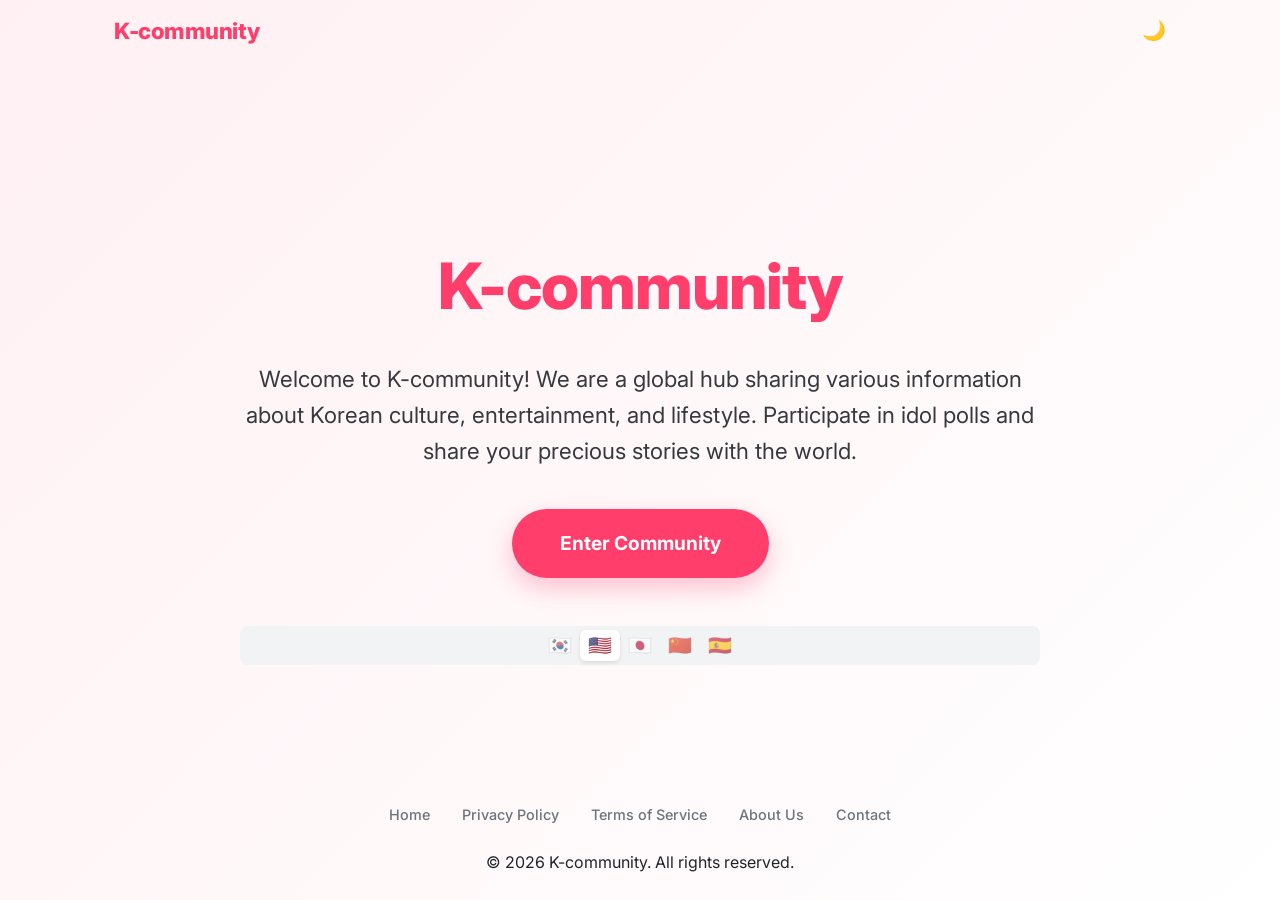
==== index.html @ cfa3b937 "chore: implement SEO best practices (semantic HTML, multilingual tags, improved titles)" ====
<!DOCTYPE html>
<html lang="en" data-theme="light">
<head>
    <!-- Google tag (gtag.js) -->
    <script async src="https://www.googletagmanager.com/gtag/js?id=G-GE1BKC2K1Y"></script>
    <script>
      window.dataLayer = window.dataLayer || [];
      function gtag(){dataLayer.push(arguments);}
      gtag('js', new Date());
      gtag('config', 'G-GE1BKC2K1Y');
    </script>
    <meta charset="UTF-8">
    <meta name="viewport" content="width=device-width, initial-scale=1.0">
    <title>Welcome to K-community | Global Korea Hub</title>
    <meta name="description" content="Welcome to K-community, the global hub for K-Pop popularity polls, Korea travel guides, and authentic Korean lifestyle stories."> 
    <link rel="canonical" href="https://k-community.pages.dev/"> 
    <link rel="alternate" hreflang="ko" href="https://k-community.pages.dev/?lang=ko" /> 
    <link rel="alternate" hreflang="en" href="https://k-community.pages.dev/?lang=en" /> 
    <link rel="alternate" hreflang="ja" href="https://k-community.pages.dev/?lang=ja" /> 
    <link rel="alternate" hreflang="zh" href="https://k-community.pages.dev/?lang=zh" /> 
    <link rel="alternate" hreflang="es" href="https://k-community.pages.dev/?lang=es" /> 
    <link rel="alternate" hreflang="x-default" href="https://k-community.pages.dev/" />
    <link rel="stylesheet" href="style.css">
    <link href="https://fonts.googleapis.com/css2?family=Inter:wght@400;500;600;700;800&display=swap" rel="stylesheet">
    <style>
        .landing-hero {
            min-height: 100vh;
            display: flex;
            flex-direction: column;
            justify-content: center;
            align-items: center;
            text-align: center;
            padding: 2rem;
            background: linear-gradient(135deg, #fff0f3 0%, #fff 100%);
            position: relative;
            overflow: hidden;
        }
        [data-theme='dark'] .landing-hero {
            background: linear-gradient(135deg, #1a1a1a 0%, #121212 100%);
        }
        .hero-content {
            max-width: 800px;
            z-index: 10;
            animation: fadeIn 1s ease-out;
        }
        .hero-title {
            font-size: clamp(2.5rem, 8vw, 4rem);
            font-weight: 800;
            color: var(--primary-color);
            margin-bottom: 1.5rem;
            letter-spacing: -1px;
        }
        .hero-subtitle {
            font-size: clamp(1.1rem, 3vw, 1.4rem);
            line-height: 1.6;
            color: var(--text-main);
            margin-bottom: 2.5rem;
            opacity: 0.9;
        }
        .enter-btn {
            display: inline-block;
            padding: 1.2rem 3rem;
            background: var(--primary-color);
            color: white;
            text-decoration: none;
            border-radius: 50px;
            font-size: 1.2rem;
            font-weight: 700;
            transition: all 0.3s cubic-bezier(0.175, 0.885, 0.32, 1.275);
            box-shadow: 0 10px 25px rgba(255, 62, 108, 0.3);
        }
        .enter-btn:hover {
            transform: translateY(-5px) scale(1.05);
            box-shadow: 0 15px 30px rgba(255, 62, 108, 0.4);
            background: var(--primary-hover);
        }
        .lang-select-box {
            margin-top: 3rem;
            display: flex;
            gap: 1rem;
            justify-content: center;
        }
        .floating-circles div {
            position: absolute;
            border-radius: 50%;
            background: var(--primary-color);
            opacity: 0.05;
            z-index: 1;
            animation: float 20s infinite linear;
        }
        @keyframes float {
            0% { transform: translateY(0) rotate(0deg); }
            100% { transform: translateY(-100vh) rotate(360deg); }
        }
        @keyframes fadeIn {
            from { opacity: 0; transform: translateY(20px); }
            to { opacity: 1; transform: translateY(0); }
        }
    </style>
</head>
<body>
    <header class="header" style="position: absolute; width: 100%; background: transparent; border: none; backdrop-filter: none;">
        <div class="header-container">
            <div class="header-left">
                <div class="logo">K-community</div>
            </div>
            <div class="header-actions">
                <button id="theme-toggle" class="btn-icon theme-btn">🌙</button>
            </div>
        </div>
    </header>

    <main class="landing-hero">
        <div class="floating-circles">
            <div style="width: 100px; height: 100px; left: 10%; bottom: -100px; animation-delay: 0s;"></div>
            <div style="width: 150px; height: 150px; left: 70%; bottom: -150px; animation-delay: 5s;"></div>
            <div style="width: 80px; height: 80px; left: 40%; bottom: -80px; animation-delay: 10s;"></div>
        </div>

        <div class="hero-content">
            <h1 class="hero-title" id="l-title">K-community: Global Korea Hub</h1>
            <p class="hero-subtitle" id="l-desc">
                Welcome to K-community! We are a global hub sharing various information about Korean culture, entertainment, and lifestyle. Participate in idol polls and share your precious stories with the world.
            </p>
            <a href="board.html" class="enter-btn" id="l-btn">Enter Community</a>

            <div class="lang-switcher" id="lang-switcher" style="margin-top: 3rem; justify-content: center;">
                <button class="lang-btn" data-lang="ko">🇰🇷</button>
                <button class="lang-btn active" data-lang="en">🇺🇸</button>
                <button class="lang-btn" data-lang="ja">🇯🇵</button>
                <button class="lang-btn" data-lang="zh">🇨🇳</button>
                <button class="lang-btn" data-lang="es">🇪🇸</button>
            </div>
        </div>
    </main>

    <footer class="footer" style="position: absolute; bottom: 0; width: 100%; border: none; margin: 0; padding: 1.5rem 0;">
        <div class="footer-container">
            <nav class="footer-nav"><a href="index.html">Home</a>
                <a href="privacy.html">Privacy Policy</a>
                <a href="terms.html">Terms of Service</a>
                <a href="about.html">About Us</a>
                <a href="contact.html">Contact</a>
            </nav>
            <p>&copy; 2026 K-community. All rights reserved.</p>
        </div>
    </footer>

    <script>
        const texts = {
            ko: {
                title: "K-community",
                desc: "K-community에 오신 것을 환영합니다! 이곳은 한국의 다양한 문화, 연예, 생활 정보를 전 세계인과 공유하는 글로벌 허브입니다. 아이돌 투표에도 참여하고 여러분의 소중한 이야기를 들려주세요.",
                btn: "커뮤니티 입장"
            },
            en: {
                title: "K-community",
                desc: "Welcome to K-community! We are a global hub sharing various information about Korean culture, entertainment, and lifestyle. Participate in idol polls and share your precious stories with the world.",
                btn: "Enter Community"
            },
            ja: {
                title: "K-community",
                desc: "K-communityへようこそ！ここは韓国の多様な文化、芸能、生活情報を全世界の人々と共有하는 グローバルハブです。アイドル投票に参加したり、あなたの貴重な話を共有してください。",
                btn: "コミュニティに入る"
            },
            zh: {
                title: "K-community",
                desc: "欢迎来到 K-community！这是一个与全球分享韩国文化、娱乐和生活信息的中心。欢迎参加偶像投票，并与世界分享您的精彩故事。",
                btn: "进入社区"
            },
            es: {
                title: "K-community",
                desc: "¡Bienvenido a K-community! Somos un centro global que comparte información sobre la cultura, el entretenimiento y el estilo de vida coreanos. Participa en las encuestas de ídolos y comparte tus historias con el mundo.",
                btn: "Entrar en la comunidad"
            }
        };

        function updateLandingUI(lang) {
            document.getElementById('l-title').textContent = texts[lang].title;
            document.getElementById('l-desc').textContent = texts[lang].desc;
            document.getElementById('l-btn').textContent = texts[lang].btn;
            document.querySelectorAll('.lang-btn').forEach(btn => {
                btn.classList.toggle('active', btn.dataset.lang === lang);
            });
        }

        document.querySelectorAll('.lang-btn').forEach(btn => {
            btn.onclick = () => {
                const lang = btn.dataset.lang;
                localStorage.setItem('kcon_lang', lang);
                updateLandingUI(lang);
            };
        });

        // Theme Toggle
        const themeBtn = document.getElementById('theme-toggle');
        let currentTheme = localStorage.getItem('kcon_theme') || 'light';
        document.documentElement.setAttribute('data-theme', currentTheme);
        themeBtn.textContent = currentTheme === 'light' ? '🌙' : '☀️';

        themeBtn.onclick = () => {
            currentTheme = currentTheme === 'light' ? 'dark' : 'light';
            document.documentElement.setAttribute('data-theme', currentTheme);
            localStorage.setItem('kcon_theme', currentTheme);
            themeBtn.textContent = currentTheme === 'light' ? '🌙' : '☀️';
        };

        // Init
        const savedLang = localStorage.getItem('kcon_lang') || 'en';
        updateLandingUI(savedLang);
    </script>
</body>
</html>
---- style.css ----
:root {
    --primary-color: #ff3e6c;
    --primary-hover: #e62e5a;
    --bg-color: #f8f9fa;
    --header-bg: #ffffff;
    --text-main: #212529;
    --text-secondary: #6c757d;
    --card-bg: #ffffff;
    --border-color: #e9ecef;
    --nav-bg: #ffffff;
    --nav-text: #495057;
    --nav-active: #ff3e6c;
    --modal-bg: #ffffff;
    --input-bg: #f8f9fa;
    --input-border: #dee2e6;
    --shadow: 0 2px 12px rgba(0, 0, 0, 0.08);
    --btn-secondary-bg: #f1f3f5;
    --btn-secondary-text: #495057;
    --container-max-width: 1100px;
    --radius-md: 12px;
    --radius-lg: 16px;
}

[data-theme='dark'] {
    --bg-color: #121212;
    --header-bg: #1e1e1e;
    --text-main: #f8f9fa;
    --text-secondary: #adb5bd;
    --card-bg: #1e1e1e;
    --border-color: #2d2d2d;
    --nav-bg: #1e1e1e;
    --nav-text: #adb5bd;
    --nav-active: #ff3e6c;
    --modal-bg: #2d2d2d;
    --input-bg: #2c2c2c;
    --input-border: #444;
    --shadow: 0 4px 20px rgba(0, 0, 0, 0.4);
    --btn-secondary-bg: #3d3d3d;
    --btn-secondary-text: #f8f9fa;
}

* { box-sizing: border-box; margin: 0; padding: 0; }
body {
    font-family: 'Inter', -apple-system, BlinkMacSystemFont, system-ui, sans-serif;
    background-color: var(--bg-color);
    color: var(--text-main);
    transition: background-color 0.3s, color 0.3s;
    line-height: 1.6;
}

/* Header */
.header {
    background: var(--header-bg);
    border-bottom: 1px solid var(--border-color);
    padding: 0.8rem 0;
    position: sticky;
    top: 0;
    z-index: 1000;
    backdrop-filter: blur(10px);
}
.header-container {
    max-width: var(--container-max-width);
    margin: 0 auto;
    padding: 0 1.5rem;
    display: flex;
    justify-content: space-between;
    align-items: center;
}
.logo {
    font-size: 1.4rem;
    font-weight: 800;
    color: var(--primary-color);
    text-decoration: none;
    letter-spacing: -0.5px;
}
.user-badge {
    display: flex;
    align-items: center;
    gap: 0.5rem;
    margin-top: 2px;
}
#user-display {
    font-size: 0.85rem;
    color: var(--text-secondary);
    font-weight: 500;
}
.btn-icon-small {
    background: var(--btn-secondary-bg);
    border: none;
    border-radius: 4px;
    width: 20px;
    height: 20px;
    display: flex;
    align-items: center;
    justify-content: center;
    font-size: 0.75rem;
    cursor: pointer;
    color: var(--text-secondary);
}

.header-actions { display: flex; gap: 0.75rem; align-items: center; }

/* Navigation */
.nav {
    background: var(--nav-bg);
    border-bottom: 1px solid var(--border-color);
    position: sticky;
    top: 60px;
    z-index: 990;
}
.nav-container { max-width: var(--container-max-width); margin: 0 auto; padding: 0 1rem; }
.category-tabs {
    display: flex;
    gap: 1.5rem;
    list-style: none;
    overflow-x: auto;
    padding: 0 0.5rem;
    scrollbar-width: none;
}
.category-tabs::-webkit-scrollbar { display: none; }
.tab {
    padding: 1rem 0;
    cursor: pointer;
    font-weight: 600;
    font-size: 0.95rem;
    color: var(--nav-text);
    border-bottom: 2px solid transparent;
    transition: all 0.2s;
    white-space: nowrap;
}
.tab:hover { color: var(--primary-color); }
.tab.active { color: var(--nav-active); border-bottom-color: var(--nav-active); }

/* Main Layout */
.main-content {
    max-width: var(--container-max-width);
    margin: 2rem auto;
    padding: 0 1.5rem;
}
.content-layout { display: flex; gap: 2.5rem; }
.posts-section { flex: 1; min-width: 0; }
.sidebar { width: 280px; flex-shrink: 0; }

@media (max-width: 900px) {
    .content-layout { flex-direction: column; }
    .sidebar { width: 100%; }
    .nav { top: 58px; } 
}

/* Category Header */
.category-header { margin-bottom: 1.5rem; }
.category-header h2 { font-size: 1.75rem; font-weight: 800; margin-bottom: 0.25rem; }
.category-header p { color: var(--text-secondary); font-size: 0.95rem; }

/* Post Card */
.post-card {
    background: var(--card-bg);
    border: 1px solid var(--border-color);
    border-radius: var(--radius-md);
    padding: 1.25rem;
    margin-bottom: 1rem;
    cursor: pointer;
    transition: all 0.2s ease;
    box-shadow: 0 1px 3px rgba(0,0,0,0.02);
}
.post-card:hover {
    transform: translateY(-2px);
    box-shadow: var(--shadow);
    border-color: var(--primary-color);
}
.post-header { display: flex; justify-content: space-between; align-items: flex-start; margin-bottom: 0.5rem; }
.post-title {
    font-size: 1.1rem;
    font-weight: 700;
    color: var(--text-main);
    line-height: 1.4;
}
.post-meta {
    display: flex;
    justify-content: space-between;
    font-size: 0.8rem;
    color: var(--text-secondary);
    align-items: center;
}
.meta-left { display: flex; gap: 0.5rem; }
.meta-right { display: flex; gap: 0.75rem; }

.post-content {
    display: none;
    margin-top: 1.25rem;
    padding-top: 1.25rem;
    border-top: 1px solid var(--border-color);
    font-size: 1rem;
    line-height: 1.7;
    white-space: pre-wrap;
    color: var(--text-main);
}
.post-card.expanded .post-content { display: block; animation: fadeIn 0.3s; }
.post-content img {
    max-width: 100%;
    border-radius: var(--radius-md);
    margin: 1rem 0;
    display: block;
}

@keyframes fadeIn { from { opacity: 0; } to { opacity: 1; } }

/* Comments */
.comments-section { display: none; margin-top: 1.5rem; }
.post-card.expanded .comments-section { display: block; }
.comment-list { margin-bottom: 1rem; }
.comment-item {
    background: var(--bg-color);
    padding: 0.75rem 1rem;
    border-radius: 8px;
    margin-bottom: 0.5rem;
    font-size: 0.9rem;
}
.comment-header { font-size: 0.75rem; color: var(--text-secondary); margin-bottom: 0.25rem; display: flex; justify-content: space-between; }
.comment-input-area { display: flex; gap: 0.5rem; }
.comment-input {
    flex: 1;
    padding: 0.6rem;
    border-radius: 8px;
    border: 1px solid var(--input-border);
    background: var(--input-bg);
    color: var(--text-main);
}

/* Sidebar & Trending */
.trending-card {
    background: var(--card-bg);
    border: 1px solid var(--border-color);
    border-radius: var(--radius-md);
    padding: 1.25rem;
    position: sticky;
    top: 140px;
}
.trending-list { list-style: none; display: flex; flex-direction: column; gap: 0.75rem; margin-top: 1rem; }
.trending-item {
    display: flex;
    gap: 0.75rem;
    align-items: center;
    padding: 0.5rem;
    border-radius: 8px;
    cursor: pointer;
    transition: background 0.2s;
}
.trending-item:hover { background: var(--btn-secondary-bg); }
.trending-rank {
    font-size: 1.1rem;
    font-weight: 800;
    color: var(--primary-color);
    min-width: 1rem;
    text-align: center;
}
.trending-info { flex: 1; overflow: hidden; }
.trending-title { font-size: 0.9rem; font-weight: 600; white-space: nowrap; overflow: hidden; text-overflow: ellipsis; }
.trending-meta { font-size: 0.75rem; color: var(--text-secondary); }

/* Buttons */
.btn {
    padding: 0.6rem 1.2rem;
    border-radius: 8px;
    font-weight: 600;
    font-size: 0.9rem;
    cursor: pointer;
    border: none;
    transition: all 0.2s;
}
.btn-primary { background: var(--primary-color); color: white; box-shadow: 0 2px 8px rgba(255, 62, 108, 0.2); }
.btn-primary:hover { background: var(--primary-hover); transform: translateY(-1px); }
.btn-secondary { background: var(--btn-secondary-bg); color: var(--btn-secondary-text); }
.btn-secondary:hover { background: #e2e6ea; }
.btn-icon { background: none; border: none; cursor: pointer; font-size: 1.2rem; }
.btn-close { background: none; border: none; font-size: 1.5rem; cursor: pointer; color: var(--text-secondary); }

/* Poll UI */
.poll-grid {
    display: grid;
    grid-template-columns: repeat(auto-fill, minmax(220px, 1fr));
    gap: 1.5rem;
    margin-bottom: 2rem;
}
.idol-card {
    background: var(--card-bg);
    border: 1px solid var(--border-color);
    border-radius: var(--radius-lg);
    padding: 1.5rem;
    text-align: center;
    transition: all 0.3s cubic-bezier(0.4, 0, 0.2, 1);
    position: relative;
    overflow: hidden;
}
.idol-card:hover {
    transform: translateY(-5px);
    box-shadow: var(--shadow);
    border-color: var(--primary-color);
}
.idol-name { font-size: 1.25rem; font-weight: 800; margin-bottom: 1.25rem; color: var(--text-main); }
.poll-actions { display: flex; justify-content: center; gap: 1rem; }
.poll-btn {
    display: flex;
    flex-direction: column;
    align-items: center;
    border: none;
    background: none;
    cursor: pointer;
    padding: 0.5rem 1rem;
    border-radius: 12px;
    transition: background 0.2s;
}
.poll-btn.like { color: #ff3e6c; background: #fff0f3; }
.poll-btn.like:hover { background: #ffe0e6; }
.poll-btn.like:active { transform: scale(0.95); }
.poll-btn.dislike { color: #868e96; background: #f8f9fa; }
.poll-btn.dislike.disabled { opacity: 0.5; cursor: not-allowed; }
.count { font-weight: 700; font-size: 0.9rem; margin-top: 4px; }

/* Request Board */
.request-board {
    background: var(--btn-secondary-bg);
    border-radius: var(--radius-lg);
    padding: 1.5rem;
    margin-top: 2rem;
}
.req-header { margin-bottom: 1rem; display: flex; justify-content: space-between; align-items: center; }
.req-list { list-style: none; margin-top: 1rem; display: flex; flex-direction: column; gap: 0.5rem; }
.req-item {
    background: var(--card-bg);
    padding: 0.75rem 1rem;
    border-radius: 8px;
    display: flex;
    justify-content: space-between;
    align-items: center;
    font-size: 0.9rem;
}
.req-delete { color: #ff3e6c; font-size: 0.8rem; cursor: pointer; }

/* Modal */
.modal-overlay {
    position: fixed; top: 0; left: 0; width: 100%; height: 100%;
    background: rgba(0,0,0,0.5); backdrop-filter: blur(4px);
    display: none; align-items: center; justify-content: center;
    z-index: 2000;
}
.modal-overlay.active { display: flex; animation: fadeIn 0.2s; }
.modal {
    background: var(--modal-bg);
    width: 90%; max-width: 550px;
    border-radius: var(--radius-lg);
    box-shadow: var(--shadow);
    overflow: hidden;
    animation: slideUp 0.3s;
}
@keyframes slideUp { from { transform: translateY(20px); opacity: 0; } to { transform: translateY(0); opacity: 1; } }

.modal-header {
    padding: 1.25rem;
    border-bottom: 1px solid var(--border-color);
    display: flex;
    justify-content: space-between;
    align-items: center;
}
.modal-header.center-title h3 { flex: 1; text-align: center; margin-left: 24px; font-size: 1.1rem; }
.post-form { padding: 1.5rem; }
.form-group { margin-bottom: 1rem; }
.input-title {
    width: 100%; padding: 0.8rem; font-size: 1.1rem; font-weight: 700;
    border: none; border-bottom: 1px solid var(--input-border);
    background: transparent; color: var(--text-main);
    outline: none;
}
.content-area {
    border: 1px solid var(--input-border);
    border-radius: 8px;
    padding: 0.5rem;
    background: var(--input-bg);
}
.toolbar { display: flex; justify-content: space-between; align-items: center; margin-bottom: 0.5rem; padding: 0 0.5rem; }
.tool-tip { font-size: 0.75rem; color: var(--text-secondary); }
.btn-tool { font-size: 0.85rem; padding: 0.3rem 0.6rem; background: var(--header-bg); border: 1px solid var(--border-color); border-radius: 6px; cursor: pointer; }
#post-content {
    width: 100%; border: none; background: transparent; padding: 0.5rem;
    color: var(--text-main); outline: none; resize: vertical; font-size: 0.95rem;
}
.image-previews { display: flex; gap: 0.5rem; padding: 0.5rem; overflow-x: auto; }
.preview-thumb { width: 50px; height: 50px; border-radius: 6px; object-fit: cover; cursor: pointer; border: 2px solid transparent; }
.preview-thumb:hover { border-color: var(--primary-color); }

.modal-footer {
    padding: 1rem 1.5rem;
    border-top: 1px solid var(--border-color);
    display: flex;
    justify-content: center;
    gap: 1rem;
}

/* Lang Switcher */
.lang-switcher { background: var(--btn-secondary-bg); padding: 4px; border-radius: 8px; display: flex; }
.lang-btn { background: none; border: none; cursor: pointer; font-size: 1.2rem; padding: 4px 8px; border-radius: 6px; opacity: 0.6; transition: all 0.2s; }
.lang-btn.active { background: var(--header-bg); opacity: 1; box-shadow: 0 2px 4px rgba(0,0,0,0.1); }
.lang-btn:hover { opacity: 1; }

/* Footer & Intro Styles */
.footer { padding: 3rem 0; margin-top: 4rem; border-top: 1px solid var(--border-color); }
.footer-container { max-width: var(--container-max-width); margin: 0 auto; padding: 0 1.5rem; display: flex; flex-direction: column; align-items: center; text-align: center; }
.footer-nav { display: flex; justify-content: center; gap: 2rem; margin-bottom: 1.5rem; flex-wrap: wrap; }
.footer-nav a { color: var(--text-secondary); text-decoration: none; font-size: 0.9rem; font-weight: 500; transition: color 0.2s; }
.footer-nav a:hover { color: var(--primary-color); }
.site-intro { background: var(--card-bg); border: 1px solid var(--border-color); border-radius: var(--radius-md); padding: 1.5rem; margin-bottom: 2rem; line-height: 1.7; color: var(--text-secondary); font-size: 1rem; box-shadow: 0 1px 3px rgba(0,0,0,0.02); text-align: center; }
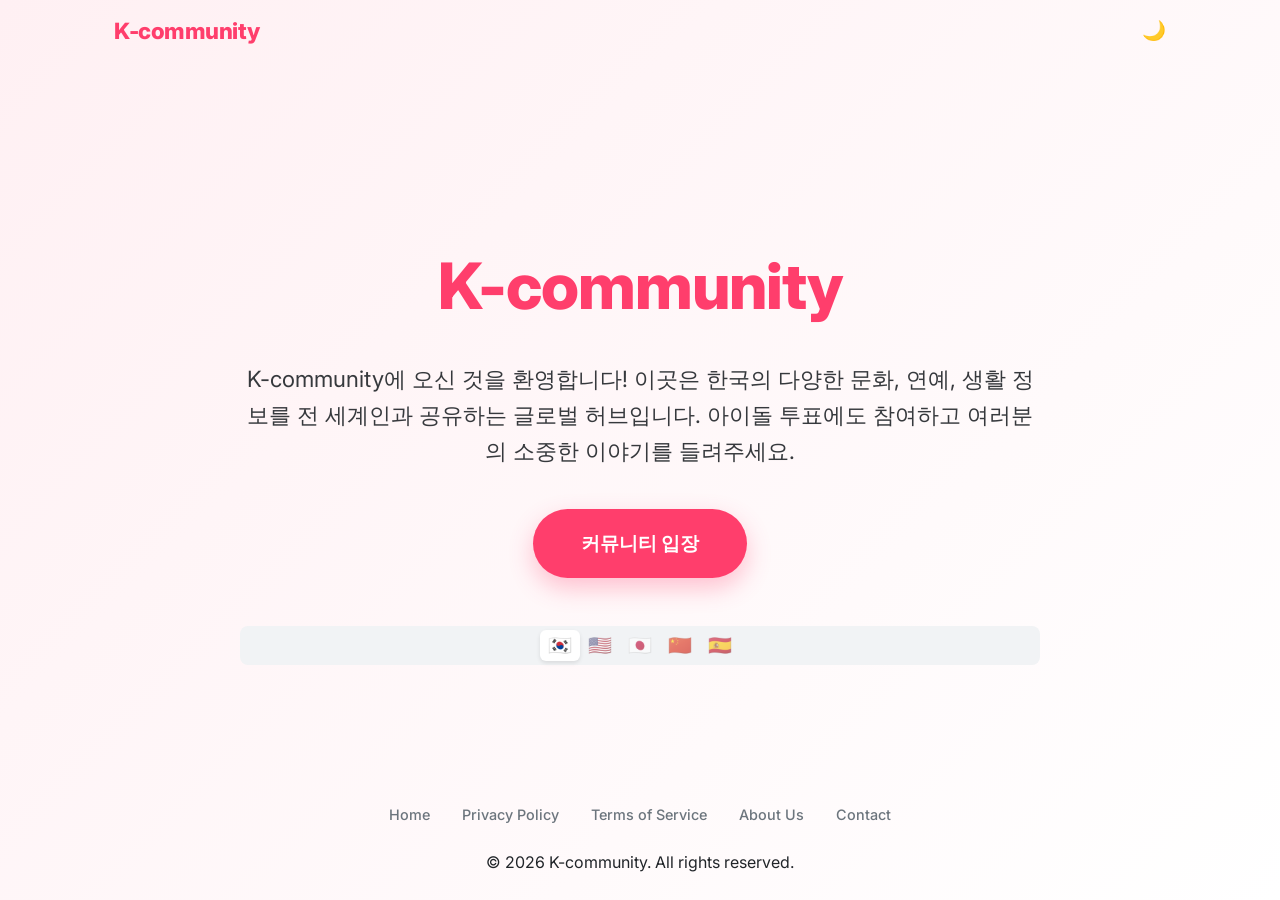
==== commit d23f6ba0: "feat: Set default language to Korean" ====
--- a/index.html
+++ b/index.html
@@ -13,6 +13,7 @@
     <meta name="viewport" content="width=device-width, initial-scale=1.0">
     <title>Welcome to K-community | Global Korea Hub</title>
     <meta name="description" content="Welcome to K-community, the global hub for K-Pop popularity polls, Korea travel guides, and authentic Korean lifestyle stories."> 
+    <link rel="icon" href="favicon.svg" type="image/svg+xml">
     <link rel="canonical" href="https://k-community.pages.dev/"> 
     <link rel="alternate" hreflang="ko" href="https://k-community.pages.dev/?lang=ko" /> 
     <link rel="alternate" hreflang="en" href="https://k-community.pages.dev/?lang=en" /> 
@@ -97,6 +98,7 @@
             to { opacity: 1; transform: translateY(0); }
         }
     </style>
+    <script async src="https://pagead2.googlesyndication.com/pagead/js/adsbygoogle.js?client=ca-pub-1955893232253258" crossorigin="anonymous"></script>
 </head>
 <body>
     <header class="header" style="position: absolute; width: 100%; background: transparent; border: none; backdrop-filter: none;">
@@ -206,7 +208,7 @@
         };
 
         // Init
-        const savedLang = localStorage.getItem('kcon_lang') || 'en';
+        const savedLang = localStorage.getItem('kcon_lang') || 'ko';
         updateLandingUI(savedLang);
     </script>
 </body>
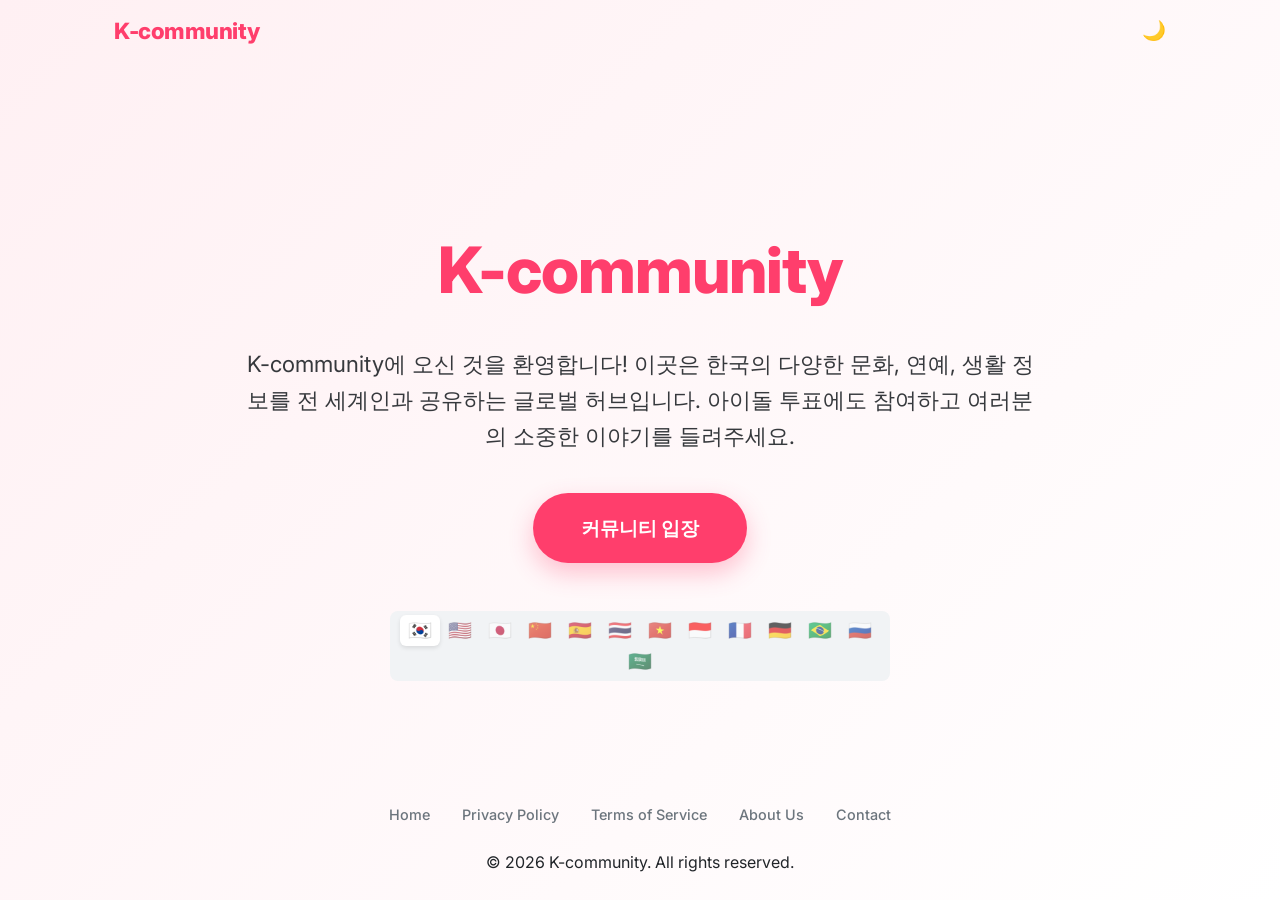
==== commit 8b6af903: "feat: expand multilingual support to 13 languages and update lang switcher" ====
--- a/index.html
+++ b/index.html
@@ -97,6 +97,13 @@
             from { opacity: 0; transform: translateY(20px); }
             to { opacity: 1; transform: translateY(0); }
         }
+        /* Mobile adjustment for many flags */
+        .lang-switcher {
+            flex-wrap: wrap;
+            max-width: 500px;
+            margin-left: auto;
+            margin-right: auto;
+        }
     </style>
     <script async src="https://pagead2.googlesyndication.com/pagead/js/adsbygoogle.js?client=ca-pub-1955893232253258" crossorigin="anonymous"></script>
 </head>
@@ -132,6 +139,14 @@
                 <button class="lang-btn" data-lang="ja">🇯🇵</button>
                 <button class="lang-btn" data-lang="zh">🇨🇳</button>
                 <button class="lang-btn" data-lang="es">🇪🇸</button>
+                <button class="lang-btn" data-lang="th">🇹🇭</button>
+                <button class="lang-btn" data-lang="vi">🇻🇳</button>
+                <button class="lang-btn" data-lang="id">🇮🇩</button>
+                <button class="lang-btn" data-lang="fr">🇫🇷</button>
+                <button class="lang-btn" data-lang="de">🇩🇪</button>
+                <button class="lang-btn" data-lang="pt">🇧🇷</button>
+                <button class="lang-btn" data-lang="ru">🇷🇺</button>
+                <button class="lang-btn" data-lang="ar">🇸🇦</button>
             </div>
         </div>
     </main>
@@ -163,7 +178,7 @@
             ja: {
                 title: "K-community",
                 desc: "K-communityへようこそ！ここは韓国の多様な文化、芸能、生活情報を全世界の人々と共有하는 グローバルハブです。アイドル投票に参加したり、あなたの貴重な話を共有してください。",
-                btn: "コミュニティに入る"
+                btn: "コミュニ티に入る"
             },
             zh: {
                 title: "K-community",
@@ -174,13 +189,54 @@
                 title: "K-community",
                 desc: "¡Bienvenido a K-community! Somos un centro global que comparte información sobre la cultura, el entretenimiento y el estilo de vida coreanos. Participa en las encuestas de ídolos y comparte tus historias con el mundo.",
                 btn: "Entrar en la comunidad"
+            },
+            th: {
+                title: "K-community",
+                desc: "ยินดีต้อนรับสู่ K-community! เราเป็นศูนย์กลางระดับโลกที่แบ่งปันข้อมูลต่างๆ เกี่ยวกับวัฒนธรรม ความบันเทิง และไลฟ์สไตล์ของเกาหลี มีส่วนร่วมในการโหวตไอดอลและแบ่งปันเรื่องราวที่มีค่าของคุณกับคนทั้งโลก",
+                btn: "เข้าสู่ชุมชน"
+            },
+            vi: {
+                title: "K-community",
+                desc: "Chào mừng bạn đến với K-community! Chúng tôi là một trung tâm toàn cầu chia sẻ các thông tin khác nhau về văn hóa, giải trí và lối sống Hàn Quốc. Tham gia bình chọn thần tượng và chia sẻ những câu chuyện quý giá của bạn với thế giới.",
+                btn: "Vào cộng đồng"
+            },
+            id: {
+                title: "K-community",
+                desc: "Selamat datang di K-community! Kami adalah pusat global yang berbagi berbagai informasi tentang budaya, hiburan, dan gaya hidup Korea. Berpartisipasilah dalam pemungutan suara idola dan bagikan kisah berharga Anda kepada dunia.",
+                btn: "Masuk ke Komunitas"
+            },
+            fr: {
+                title: "K-community",
+                desc: "Bienvenue sur K-community ! Nous sommes un hub mondial partageant diverses informations sur la culture, le divertissement et le mode de vie coréens. Participez aux sondages d'idoles et partagez vos précieuses histoires avec le monde.",
+                btn: "Entrer dans la communauté"
+            },
+            de: {
+                title: "K-community",
+                desc: "Willkommen bei K-community! Wir sind ein globales Zentrum, das verschiedene Informationen über die koreanische Kultur, Unterhaltung und den Lebensstil teilt. Nehmen Sie an Idol-Umfragen teil und teilen Sie Ihre wertvollen Geschichten mit der Welt.",
+                btn: "Community betreten"
+            },
+            pt: {
+                title: "K-community",
+                desc: "Bem-vindo à K-community! Somos um hub global que compartilha várias informações sobre a cultura, entretenimento e estilo de vida coreanos. Participe de enquetes de ídolos e compartilhe suas histórias preciosas com o mundo.",
+                btn: "Entrar na Comunidade"
+            },
+            ru: {
+                title: "K-community",
+                desc: "Добро пожаловать в K-community! Мы — глобальный хаб, где делятся информацией о корейской культуре, развлечениях и образе жизни. Участвуйте в опросах айдолов и делитесь своими историями со всем миром.",
+                btn: "Войти в сообщество"
+            },
+            ar: {
+                title: "K-community",
+                desc: "أهلاً بك في K-community! نحن مركز عالمي يشارك معلومات متنوعة حول الثقافة والترفيه وأسلوب الحياة في كوريا. شارك في استطلاعات الرأي للآيدولز وشارك قصصك الثمينة مع العالم.",
+                btn: "دخول المجتمع"
             }
         };
 
         function updateLandingUI(lang) {
-            document.getElementById('l-title').textContent = texts[lang].title;
-            document.getElementById('l-desc').textContent = texts[lang].desc;
-            document.getElementById('l-btn').textContent = texts[lang].btn;
+            const data = texts[lang] || texts.en;
+            document.getElementById('l-title').textContent = data.title;
+            document.getElementById('l-desc').textContent = data.desc;
+            document.getElementById('l-btn').textContent = data.btn;
             document.querySelectorAll('.lang-btn').forEach(btn => {
                 btn.classList.toggle('active', btn.dataset.lang === lang);
             });
--- a/style.css
+++ b/style.css
@@ -345,6 +345,26 @@
     z-index: 2000;
 }
 .modal-overlay.active { display: flex; animation: fadeIn 0.2s; }
+
+/* Welcome Popup Specific */
+#welcome-popup .modal {
+    max-width: 400px;
+    text-align: center;
+    padding: 2rem;
+}
+#welcome-popup h2 {
+    margin-bottom: 1rem;
+    color: var(--primary-color);
+}
+#welcome-popup p {
+    margin-bottom: 2rem;
+    font-size: 1.1rem;
+    line-height: 1.5;
+}
+#welcome-popup .modal-footer {
+    border-top: none;
+    padding: 0;
+}
 .modal {
     background: var(--modal-bg);
     width: 90%; max-width: 550px;
@@ -408,5 +428,34 @@
 .footer-nav { display: flex; justify-content: center; gap: 2rem; margin-bottom: 1.5rem; flex-wrap: wrap; }
 .footer-nav a { color: var(--text-secondary); text-decoration: none; font-size: 0.9rem; font-weight: 500; transition: color 0.2s; }
 .footer-nav a:hover { color: var(--primary-color); }
+/* Cursor Follower Character (Pixel Style) */
+.cursor-character {
+    position: fixed;
+    top: 0;
+    left: 0;
+    width: 40px; /* 작게 설정 후 scale로 키워서 픽셀 느낌 강조 */
+    height: 40px;
+    pointer-events: none;
+    z-index: 10000;
+    will-change: transform;
+    image-rendering: pixelated; /* 픽셀 깨짐 효과 극대화 */
+    image-rendering: crisp-edges;
+}
+.cursor-character img {
+    width: 100%;
+    height: 100%;
+    border-radius: 4px; /* 픽셀 스타일엔 둥근 원보다 약간 각진 느낌 */
+    border: 2px solid #000; /* 게임 캐릭터 같은 검은 테두리 */
+    object-fit: cover;
+    background: white;
+    box-shadow: 4px 4px 0px rgba(0,0,0,0.2);
+    /* 픽셀 게임 특유의 뚝딱거리는 점프/걷기 모션 */
+    animation: char-pixel-walk 0.4s infinite steps(2) alternate;
+}
+@keyframes char-pixel-walk {
+    0% { transform: translateY(0) scale(1.2); }
+    100% { transform: translateY(-8px) scale(1.2, 1.1); }
+}
+
 .site-intro { background: var(--card-bg); border: 1px solid var(--border-color); border-radius: var(--radius-md); padding: 1.5rem; margin-bottom: 2rem; line-height: 1.7; color: var(--text-secondary); font-size: 1rem; box-shadow: 0 1px 3px rgba(0,0,0,0.02); text-align: center; }
 
